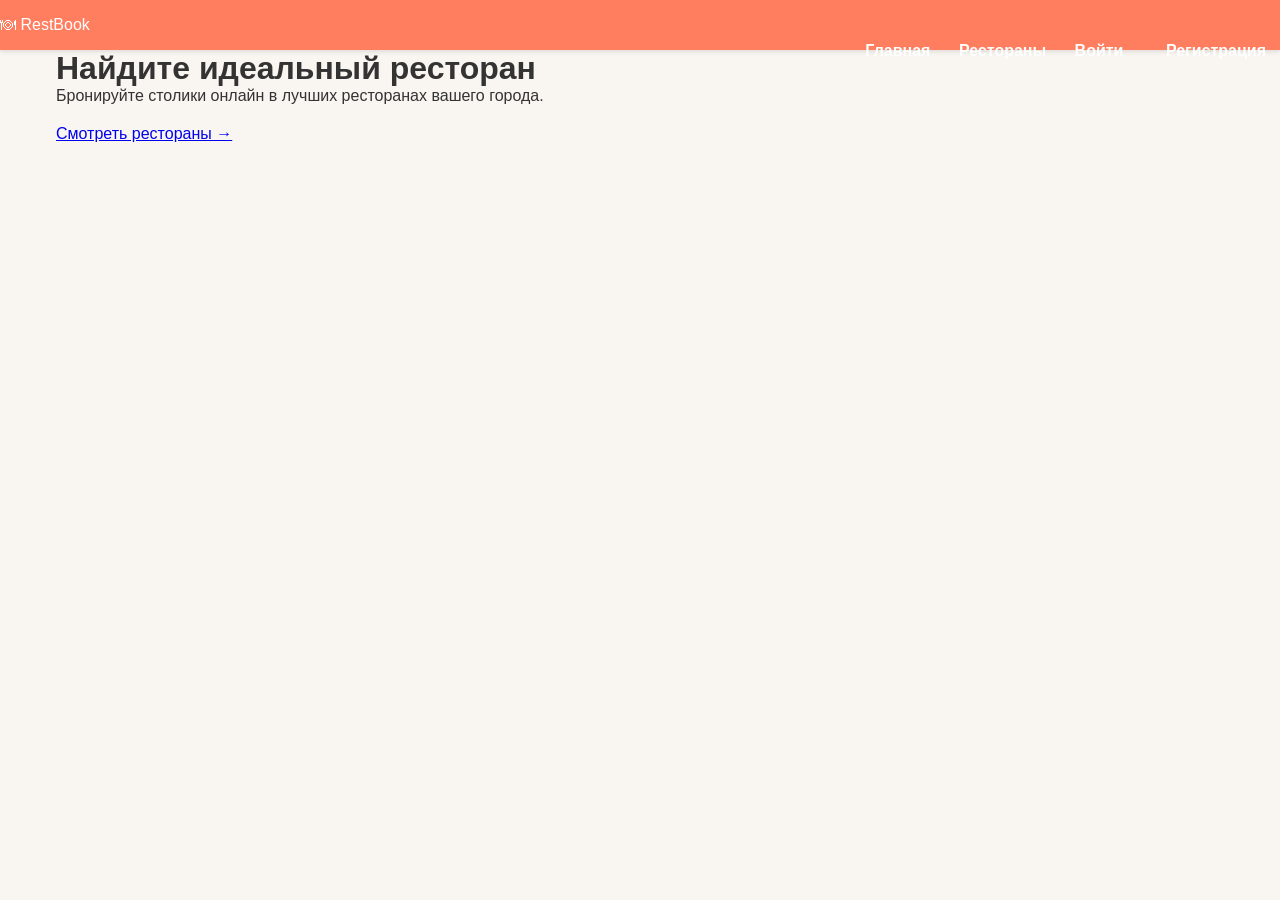
==== frontend/index.html @ 19b61b3e "feat(frontend): add API client, auth helpers and all HTML pages" ====
<!DOCTYPE html>
<html lang="ru">
<head>
  <meta charset="UTF-8">
  <meta name="viewport" content="width=device-width,initial-scale=1">
  <title>Поиск ресторанов и бронирование</title>
  <link rel="stylesheet" href="css/style.css">
</head>
<body>
<header class="header">
  <div class="header-inner">
    <div class="logo">🍽 RestBook</div>
    <nav class="nav">
      <a href="index.html">Главная</a>
      <a href="restaurants.html">Рестораны</a>
      <span id="guest-links">
        <a href="login.html">Войти</a>
        <a href="register.html" class="btn btn-sm">Регистрация</a>
      </span>
      <span id="user-links" class="hidden">
        <a href="profile.html">Личный кабинет</a>
        <a id="manager-link" href="manager.html" class="hidden">Панель менеджера</a>
        <span class="user-info" id="user-name"></span>
        <a href="#" id="logout-btn">Выйти</a>
      </span>
    </nav>
  </div>
</header>

<main class="container">
  <h1>Найдите идеальный ресторан</h1>
  <p class="lead">
    Бронируйте столики онлайн в лучших ресторанах вашего города.
  </p>
  <a href="restaurants.html" class="btn">Смотреть рестораны →</a>
</main>

<script src="js/api.js"></script>
<script src="js/auth.js"></script>
</body>
</html>
---- frontend/css/style.css ----
/* Общие стили */
* {
    box-sizing: border-box;
    margin: 0;
    padding: 0;
}

body {
    font-family: Arial, sans-serif;
    background: #f9f5f0;
    color: #333;
}

.container {
    max-width: 1200px;
    margin: 0 auto;
    padding: 0 1rem;
}

/* Скрытие элементов (вместо инлайн-стилей) */
.hidden {
    display: none !important;
}

/* Шапка сайта */
header {
    background: #ff7e5f;
    color: white;
    padding: 1rem 0;
    box-shadow: 0 2px 4px rgba(0,0,0,0.1);
}

header h1 {
    display: inline-block;
}

nav {
    float: right;
    margin-top: 0.5rem;
}

nav a {
    color: white;
    text-decoration: none;
    margin-left: 1.5rem;
    font-weight: bold;
}

nav a:hover {
    text-decoration: underline;
}

/* Поиск */
#search {
    margin: 2rem 0;
    display: flex;
    gap: 0.5rem;
    flex-wrap: wrap;
}

#searchInput {
    flex: 1;
    padding: 0.8rem;
    border: 1px solid #ddd;
    border-radius: 4px;
    min-width: 200px;
}

#searchBtn {
    padding: 0.8rem 2rem;
    background: #ff7e5f;
    color: white;
    border: none;
    border-radius: 4px;
    cursor: pointer;
}

#searchBtn:hover {
    background: #e6694a;
}

/* Список ресторанов (грид) */
#restaurantList {
    display: grid;
    grid-template-columns: repeat(auto-fill, minmax(250px, 1fr));
    gap: 1.5rem;
    margin-top: 1rem;
}

/* Карточка ресторана */
.restaurant-card {
    background: white;
    border-radius: 8px;
    overflow: hidden;
    box-shadow: 0 2px 8px rgba(0,0,0,0.1);
    transition: transform 0.2s;
}

.restaurant-card:hover {
    transform: translateY(-5px);
}

.restaurant-card img {
    width: 100%;
    height: 150px;
    object-fit: cover;
}

.restaurant-card .info {
    padding: 1rem;
}

.restaurant-card h3 {
    margin-bottom: 0.5rem;
}

.restaurant-card p {
    color: #666;
    font-size: 0.9rem;
}

.restaurant-card .btn {
    display: inline-block;
    margin-top: 0.5rem;
    background: #ff7e5f;
    color: white;
    padding: 0.5rem 1rem;
    border-radius: 4px;
    text-decoration: none;
}

.restaurant-card .btn:hover {
    background: #e6694a;
}

/* Стили для форм */
form {
    display: flex;
    flex-wrap: wrap;
    gap: 0.5rem;
    margin: 1rem 0;
}

form input,
form select {
    padding: 0.5rem;
    border: 1px solid #ddd;
    border-radius: 4px;
    flex: 1;
    min-width: 150px;
}

form button {
    padding: 0.5rem 1.5rem;
    background: #ff7e5f;
    color: white;
    border: none;
    border-radius: 4px;
    cursor: pointer;
}

form button:hover {
    background: #e6694a;
}

/* Стили для таблиц */
table {
    width: 100%;
    border-collapse: collapse;
    margin: 1rem 0;
}

table th,
table td {
    padding: 0.8rem;
    border: 1px solid #ddd;
    text-align: left;
}

table th {
    background: #ff7e5f;
    color: white;
}

table tr:nth-child(even) {
    background: #f9f5f0;
}

table tr:hover {
    background: #f0e8e0;
}

/* Кнопки действий */
.btn-action {
    padding: 0.3rem 0.8rem;
    margin: 0 0.2rem;
    border: none;
    border-radius: 3px;
    cursor: pointer;
    color: white;
    font-size: 0.9rem;
}

.btn-confirm {
    background: #4CAF50;
}

.btn-confirm:hover {
    background: #45a049;
}

.btn-cancel {
    background: #f44336;
}

.btn-cancel:hover {
    background: #da190b;
}

.btn-edit {
    background: #2196F3;
}

.btn-edit:hover {
    background: #1976D2;
}

/* Сетка столиков */
.tables-grid {
    display: grid;
    grid-template-columns: repeat(auto-fill, minmax(100px, 1fr));
    gap: 1rem;
    margin-top: 1rem;
}

.table-btn {
    padding: 0.8rem;
    border: 2px solid #ddd;
    border-radius: 8px;
    background: white;
    cursor: pointer;
    transition: all 0.3s;
    font-size: 0.9rem;
}

.table-btn:hover {
    border-color: #ff7e5f;
    transform: scale(1.05);
}

.table-btn.selected {
    border-color: #ff7e5f;
    background: #fff0eb;
}

.table-btn:disabled {
    opacity: 0.5;
    cursor: not-allowed;
}

.table-btn .seats {
    display: block;
    font-size: 0.8rem;
    color: #666;
}

/* Модальные окна */
.modal {
    display: none;
    position: fixed;
    top: 0;
    left: 0;
    width: 100%;
    height: 100%;
    background: rgba(0,0,0,0.5);
    justify-content: center;
    align-items: center;
    z-index: 1000;
}

.modal.active {
    display: flex;
}

.modal-content {
    background: white;
    padding: 2rem;
    border-radius: 8px;
    max-width: 500px;
    width: 90%;
    max-height: 80vh;
    overflow-y: auto;
    position: relative;
}

.modal-close {
    position: absolute;
    top: 10px;
    right: 15px;
    background: none;
    border: none;
    font-size: 1.5rem;
    cursor: pointer;
    color: #666;
}

.modal-close:hover {
    color: #333;
}

/* Уведомления и сообщения */
.alert {
    padding: 0.8rem;
    margin: 0.5rem 0;
    border-radius: 4px;
}

.alert-success {
    background: #d4edda;
    color: #155724;
    border: 1px solid #c3e6cb;
}

.alert-error {
    background: #f8d7da;
    color: #721c24;
    border: 1px solid #f5c6cb;
}

.alert-info {
    background: #d1ecf1;
    color: #0c5460;
    border: 1px solid #bee5eb;
}

/* Адаптив для мобильных устройств */
@media (max-width: 600px) {
    nav {
        float: none;
        display: flex;
        flex-wrap: wrap;
        gap: 0.5rem;
        margin-top: 0.5rem;
    }
    
    nav a {
        margin-left: 0;
        font-size: 0.9rem;
    }
    
    #search {
        flex-direction: column;
    }
    
    #searchBtn {
        width: 100%;
    }
    
    #restaurantList {
        grid-template-columns: 1fr;
        gap: 1rem;
    }
    
    .modal-content {
        padding: 1rem;
        width: 95%;
    }
    
    table {
        font-size: 0.9rem;
    }
    
    table th,
    table td {
        padding: 0.5rem;
    }
    
    .tables-grid {
        grid-template-columns: repeat(auto-fill, minmax(80px, 1fr));
    }
}

/* Адаптив для планшетов */
@media (min-width: 601px) and (max-width: 1024px) {
    #restaurantList {
        grid-template-columns: repeat(auto-fill, minmax(200px, 1fr));
    }
    
    .container {
        padding: 0 0.5rem;
    }
}

/* Анимации */
@keyframes fadeIn {
    from {
        opacity: 0;
        transform: translateY(20px);
    }
    to {
        opacity: 1;
        transform: translateY(0);
    }
}

.restaurant-card {
    animation: fadeIn 0.5s ease;
}

/* Стили для загрузки */
.loading {
    text-align: center;
    padding: 2rem;
    color: #666;
}

.loading::after {
    content: '...';
    animation: dots 1.5s steps(4, end) infinite;
}

@keyframes dots {
    0% { content: ''; }
    25% { content: '.'; }
    50% { content: '..'; }
    75% { content: '...'; }
}

/* Badge для статусов */
.badge {
    display: inline-block;
    padding: 0.2rem 0.6rem;
    border-radius: 12px;
    font-size: 0.8rem;
    font-weight: bold;
}

.badge-pending {
    background: #ffc107;
    color: #856404;
}

.badge-confirmed {
    background: #28a745;
    color: white;
}

.badge-cancelled {
    background: #dc3545;
    color: white;
}
/* Стили для страницы деталей ресторана */
.booking-filters {
    display: flex;
    flex-wrap: wrap;
    gap: 1rem;
    margin: 1.5rem 0;
    padding: 1.5rem;
    background: white;
    border-radius: 8px;
    box-shadow: 0 2px 8px rgba(0,0,0,0.1);
    align-items: flex-end;
}

.filter-group {
    display: flex;
    flex-direction: column;
    gap: 0.3rem;
    flex: 1;
    min-width: 150px;
}

.filter-group label {
    font-weight: bold;
    font-size: 0.9rem;
    color: #555;
}

.filter-input {
    padding: 0.6rem;
    border: 1px solid #ddd;
    border-radius: 4px;
    font-size: 1rem;
    width: 100%;
}

.filter-input:focus {
    outline: none;
    border-color: #ff7e5f;
    box-shadow: 0 0 0 3px rgba(255, 126, 95, 0.2);
}

.btn-primary {
    padding: 0.6rem 2rem;
    background: #ff7e5f;
    color: white;
    border: none;
    border-radius: 4px;
    cursor: pointer;
    font-size: 1rem;
    font-weight: bold;
    transition: background 0.3s;
    min-width: 150px;
    height: 42px;
    align-self: center;
}

.btn-primary:hover {
    background: #e6694a;
}

.btn-primary:disabled {
    background: #ccc;
    cursor: not-allowed;
}

/* Сетка столиков (уже есть в стилях, но для уверенности) */
.tables-grid {
    display: grid;
    grid-template-columns: repeat(auto-fill, minmax(120px, 1fr));
    gap: 1rem;
    margin-top: 1rem;
    padding: 0.5rem;
}

/* Стили для информации о ресторане */
.restaurant-info {
    background: white;
    padding: 1.5rem;
    border-radius: 8px;
    box-shadow: 0 2px 8px rgba(0,0,0,0.1);
    margin-bottom: 1.5rem;
}

.restaurant-info .address {
    color: #666;
    margin-top: 0.5rem;
}

.restaurant-info .cuisine {
    display: inline-block;
    background: #ff7e5f;
    color: white;
    padding: 0.2rem 0.8rem;
    border-radius: 12px;
    font-size: 0.8rem;
    margin-top: 0.5rem;
}

/* Сообщение о бронировании */
#bookingMessage {
    margin-top: 1rem;
    padding: 1rem;
    border-radius: 4px;
    font-weight: bold;
}

#bookingMessage.success {
    background: #d4edda;
    color: #155724;
    border: 1px solid #c3e6cb;
}

#bookingMessage.error {
    background: #f8d7da;
    color: #721c24;
    border: 1px solid #f5c6cb;
}

#bookingMessage.info {
    background: #d1ecf1;
    color: #0c5460;
    border: 1px solid #bee5eb;
}

/* Адаптив для страницы ресторана */
@media (max-width: 768px) {
    .booking-filters {
        flex-direction: column;
        padding: 1rem;
    }
    
    .filter-group {
        min-width: 100%;
    }
    
    .btn-primary {
        width: 100%;
        min-width: unset;
    }
    
    .tables-grid {
        grid-template-columns: repeat(auto-fill, minmax(90px, 1fr));
        gap: 0.8rem;
    }
}

@media (max-width: 480px) {
    .tables-grid {
        grid-template-columns: repeat(auto-fill, minmax(70px, 1fr));
        gap: 0.5rem;
    }
    
    .filter-input {
        padding: 0.5rem;
        font-size: 0.9rem;
    }
}
/* Стили для панели управления менеджера */

/* Статистика */
.stats-grid {
    display: grid;
    grid-template-columns: repeat(auto-fit, minmax(150px, 1fr));
    gap: 1rem;
    margin: 1.5rem 0;
}

.stat-card {
    background: white;
    padding: 1rem;
    border-radius: 8px;
    text-align: center;
    box-shadow: 0 2px 8px rgba(0,0,0,0.1);
    transition: transform 0.2s;
}

.stat-card:hover {
    transform: translateY(-3px);
}

.stat-number {
    font-size: 2.5rem;
    font-weight: bold;
    color: #ff7e5f;
    margin-bottom: 0.3rem;
}

.stat-label {
    color: #666;
    font-size: 0.9rem;
}

/* Фильтры менеджера */
.manager-filters {
    display: flex;
    flex-wrap: wrap;
    gap: 1rem;
    margin: 1.5rem 0;
    padding: 1rem;
    background: white;
    border-radius: 8px;
    box-shadow: 0 2px 8px rgba(0,0,0,0.1);
    align-items: flex-end;
}

.manager-filters .filter-group {
    flex: 1;
    min-width: 150px;
}

.manager-filters .filter-group label {
    display: block;
    font-weight: bold;
    font-size: 0.9rem;
    color: #555;
    margin-bottom: 0.3rem;
}

.btn-secondary {
    padding: 0.6rem 1.5rem;
    background: #6c757d;
    color: white;
    border: none;
    border-radius: 4px;
    cursor: pointer;
    font-size: 0.95rem;
    transition: background 0.3s;
    height: 42px;
    align-self: center;
}

.btn-secondary:hover {
    background: #5a6268;
}

.btn-success {
    padding: 0.6rem 1.5rem;
    background: #28a745;
    color: white;
    border: none;
    border-radius: 4px;
    cursor: pointer;
    font-size: 0.95rem;
    transition: background 0.3s;
}

.btn-success:hover {
    background: #218838;
}

.btn-danger {
    padding: 0.3rem 0.8rem;
    background: #dc3545;
    color: white;
    border: none;
    border-radius: 4px;
    cursor: pointer;
    font-size: 0.85rem;
    transition: background 0.3s;
}

.btn-danger:hover {
    background: #c82333;
}

/* Таблица менеджера */
.table-responsive {
    overflow-x: auto;
    margin: 1rem 0;
    border-radius: 8px;
    box-shadow: 0 2px 8px rgba(0,0,0,0.1);
}

.manager-table {
    width: 100%;
    border-collapse: collapse;
    background: white;
    min-width: 800px;
}

.manager-table th {
    background: #ff7e5f;
    color: white;
    padding: 0.8rem;
    text-align: left;
    font-weight: bold;
    white-space: nowrap;
}

.manager-table td {
    padding: 0.8rem;
    border-bottom: 1px solid #eee;
    vertical-align: middle;
}

.manager-table tr:hover td {
    background: #f9f5f0;
}

.manager-table .status-badge {
    display: inline-block;
    padding: 0.2rem 0.6rem;
    border-radius: 12px;
    font-size: 0.8rem;
    font-weight: bold;
}

.status-badge.pending {
    background: #ffc107;
    color: #856404;
}

.status-badge.confirmed {
    background: #28a745;
    color: white;
}

.status-badge.cancelled {
    background: #dc3545;
    color: white;
}

/* Разделители */
.section-divider {
    margin: 2rem 0;
    border: none;
    border-top: 2px solid #eee;
}

/* Секции менеджера */
.manager-section {
    background: white;
    padding: 1.5rem;
    border-radius: 8px;
    box-shadow: 0 2px 8px rgba(0,0,0,0.1);
    margin: 1.5rem 0;
}

.manager-section h3 {
    margin-bottom: 1rem;
    color: #333;
}

/* Формы менеджера */
.manager-form {
    display: flex;
    flex-wrap: wrap;
    gap: 1rem;
    align-items: flex-end;
    margin-bottom: 1rem;
}

.manager-form .form-group {
    flex: 1;
    min-width: 150px;
}

.manager-form .form-group label {
    display: block;
    font-weight: bold;
    font-size: 0.9rem;
    color: #555;
    margin-bottom: 0.3rem;
}

.manager-form .form-group input {
    width: 100%;
    padding: 0.6rem;
    border: 1px solid #ddd;
    border-radius: 4px;
    font-size: 1rem;
}

.manager-form .form-group input:focus {
    outline: none;
    border-color: #ff7e5f;
    box-shadow: 0 0 0 3px rgba(255, 126, 95, 0.2);
}

/* Списки залов и столиков */
.items-list {
    margin-top: 1rem;
    display: grid;
    grid-template-columns: repeat(auto-fill, minmax(200px, 1fr));
    gap: 0.5rem;
}

.item-card {
    background: #f9f5f0;
    padding: 0.8rem;
    border-radius: 4px;
    display: flex;
    justify-content: space-between;
    align-items: center;
}

.item-card .item-info {
    flex: 1;
}

.item-card .item-name {
    font-weight: bold;
}

.item-card .item-detail {
    font-size: 0.85rem;
    color: #666;
}

.item-card .item-actions {
    margin-left: 0.5rem;
}

/* Пустое состояние */
.empty-state {
    text-align: center;
    padding: 2rem;
    color: #666;
    grid-column: 1 / -1;
}

/* Адаптив для панели менеджера */
@media (max-width: 768px) {
    .stats-grid {
        grid-template-columns: repeat(2, 1fr);
    }
    
    .manager-filters {
        flex-direction: column;
    }
    
    .manager-filters .filter-group {
        min-width: 100%;
    }
    
    .manager-form {
        flex-direction: column;
    }
    
    .manager-form .form-group {
        min-width: 100%;
    }
    
    .manager-form button {
        width: 100%;
    }
    
    .items-list {
        grid-template-columns: 1fr;
    }
}

@media (max-width: 480px) {
    .stats-grid {
        grid-template-columns: 1fr 1fr;
        gap: 0.5rem;
    }
    
    .stat-card {
        padding: 0.8rem;
    }
    
    .stat-number {
        font-size: 1.8rem;
    }
}
/* Стили для доступности */
.visually-hidden {
    position: absolute;
    width: 1px;
    height: 1px;
    padding: 0;
    margin: -1px;
    overflow: hidden;
    clip: rect(0, 0, 0, 0);
    border: 0;
}

/* Улучшенные стили для полей ввода с фокусом */
.filter-input:focus,
input:focus,
select:focus {
    outline: 2px solid #ff7e5f;
    outline-offset: 2px;
    border-color: #ff7e5f;
}

/* Стили для сообщений с ролью alert */
#profileMessage {
    margin-top: 1rem;
    padding: 1rem;
    border-radius: 4px;
    font-weight: bold;
}

#profileMessage.success {
    background: #d4edda;
    color: #155724;
    border: 1px solid #c3e6cb;
}

#profileMessage.error {
    background: #f8d7da;
    color: #721c24;
    border: 1px solid #f5c6cb;
}

#profileMessage.info {
    background: #d1ecf1;
    color: #0c5460;
    border: 1px solid #bee5eb;
}

/* Улучшенные стили для полей ввода в формах */
.profile-form .form-group input:invalid:not(:placeholder-shown) {
    border-color: #dc3545;
}

.profile-form .form-group input:invalid:not(:placeholder-shown):focus {
    border-color: #dc3545;
    outline-color: #dc3545;
}

.profile-form .form-group input:valid:not(:placeholder-shown) {
    border-color: #28a745;
}

/* Стили для переключателя с улучшенной доступностью */
.switch {
    position: relative;
    display: inline-block;
    width: 50px;
    height: 26px;
    flex-shrink: 0;
}

.switch input {
    opacity: 0;
    width: 0;
    height: 0;
}

.switch input:focus-visible + .slider {
    outline: 2px solid #ff7e5f;
    outline-offset: 2px;
}

.slider {
    position: absolute;
    cursor: pointer;
    top: 0;
    left: 0;
    right: 0;
    bottom: 0;
    background: #ccc;
    transition: .4s;
    border-radius: 26px;
}

.slider:before {
    position: absolute;
    content: "";
    height: 18px;
    width: 18px;
    left: 4px;
    bottom: 4px;
    background: white;
    transition: .4s;
    border-radius: 50%;
}

.switch input:checked + .slider {
    background: #ff7e5f;
}

.switch input:checked + .slider:before {
    transform: translateX(24px);
}

/* Улучшенные стили для кнопок */
.btn-primary:focus-visible,
.btn-secondary:focus-visible,
.btn-success:focus-visible,
.btn-danger:focus-visible {
    outline: 2px solid #ff7e5f;
    outline-offset: 2px;
}

/* Улучшенные стили для select */
select.filter-input {
    appearance: auto;
    padding-right: 2rem;
    background-image: url("data:image/svg+xml,%3Csvg xmlns='http://www.w3.org/2000/svg' width='12' height='12' viewBox='0 0 12 12'%3E%3Cpath fill='%23666' d='M6 8L1 3h10z'/%3E%3C/svg%3E");
    background-repeat: no-repeat;
    background-position: right 0.8rem center;
    background-size: 12px;
}

/* Стили для отображения ошибок валидации */
.validation-error {
    color: #dc3545;
    font-size: 0.85rem;
    margin-top: 0.3rem;
    display: none;
}

.validation-error.visible {
    display: block;
}
.restaurant-grid {
    display: grid;
    grid-template-columns: repeat(auto-fill, minmax(260px, 1fr));
    gap: 20px;
    margin-top: 20px;
}

.restaurant-card {
    background: #fff;
    border-radius: 12px;
    overflow: hidden;
    box-shadow: 0 2px 10px rgba(0,0,0,0.08);
    transition: transform .2s, box-shadow .2s;
    display: flex;
    flex-direction: column;
}
.restaurant-card:hover {
    transform: translateY(-4px);
    box-shadow: 0 8px 20px rgba(0,0,0,0.12);
}
.restaurant-card img {
    width: 100%;
    height: 180px;
    object-fit: cover;
    display: block;
}
.restaurant-card .info {
    padding: 14px 16px 18px;
    display: flex;
    flex-direction: column;
    gap: 6px;
}
.restaurant-card h3 {
    margin: 0;
    font-size: 1.15rem;
    color: #222;
}
.restaurant-card .cuisine {
    color: #ff6b35;
    font-weight: 600;
    font-size: .9rem;
    margin: 0;
}
.restaurant-card .address,
.restaurant-card .desc {
    color: #666;
    font-size: .85rem;
    margin: 0;
}
.restaurant-card .btn {
    margin-top: 10px;
    align-self: flex-start;
    background: #ff6b35;
    color: #fff;
    padding: 8px 16px;
    border-radius: 6px;
    text-decoration: none;
    font-size: .9rem;
    transition: background .2s;
}
.restaurant-card .btn:hover { background: #e85a28; }

.load-more {
    text-align: center;
    margin: 30px 0;
}
/* Уменьшенная кнопка (для "Регистрация") */
.btn-sm {
  padding: 6px 14px;
}

/* Вводный абзац под заголовком h1 */
.lead {
  margin-bottom: 20px;
  color: var(--muted);
}
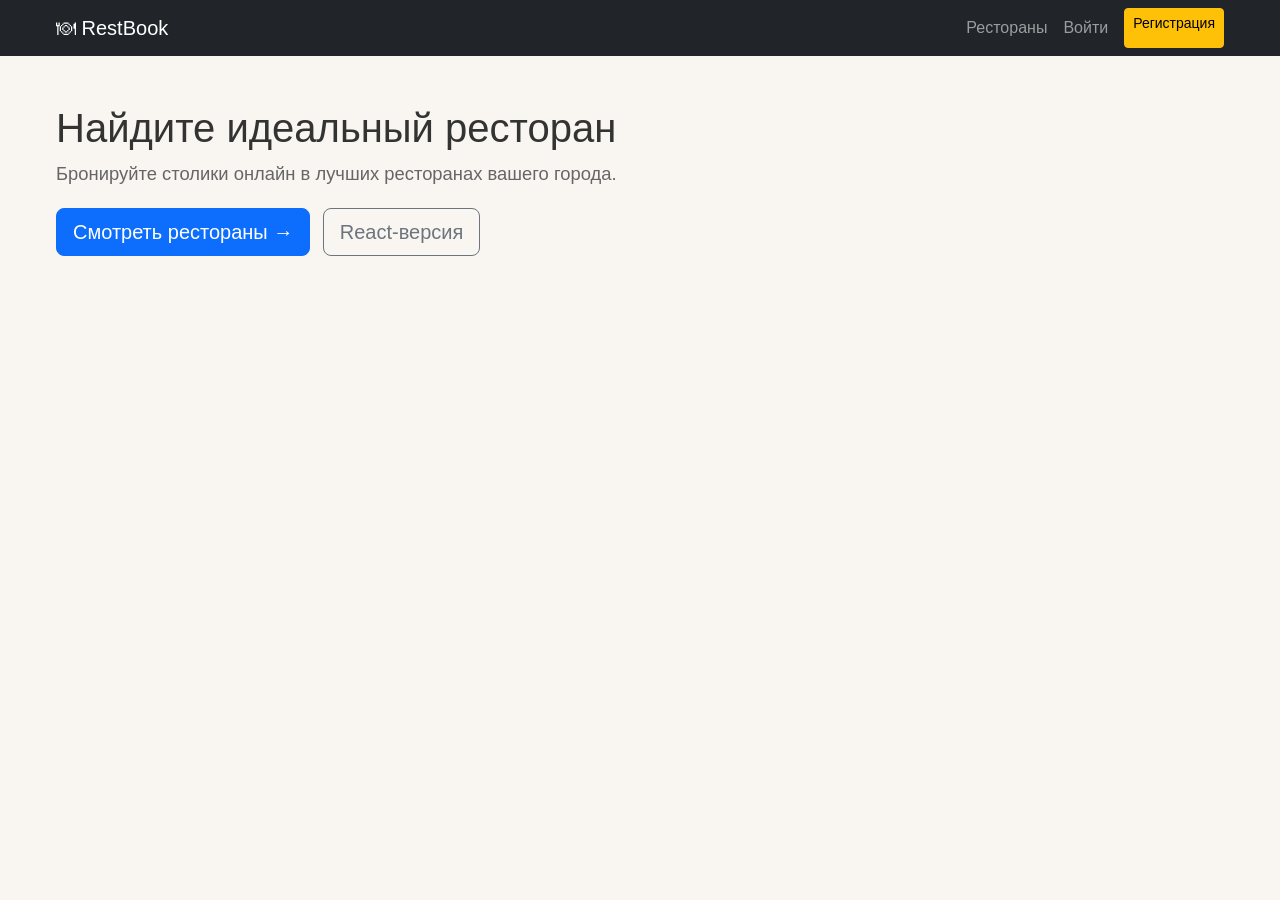
==== commit 21d03f02: "feat(frontend): integrate Bootstrap 5 and React 18, add docs" ====
--- a/frontend/index.html
+++ b/frontend/index.html
@@ -3,38 +3,36 @@
 <head>
   <meta charset="UTF-8">
   <meta name="viewport" content="width=device-width,initial-scale=1">
-  <title>Поиск ресторанов и бронирование</title>
+  <title>RestBook — Главная</title>
+
+  <!-- Bootstrap 5 CSS -->
+  <link href="https://cdn.jsdelivr.net/npm/bootstrap@5.3.3/dist/css/bootstrap.min.css" rel="stylesheet">
+  <!-- Свой CSS (переопределяет Bootstrap) -->
   <link rel="stylesheet" href="css/style.css">
 </head>
 <body>
-<header class="header">
-  <div class="header-inner">
-    <div class="logo">🍽 RestBook</div>
-    <nav class="nav">
-      <a href="index.html">Главная</a>
-      <a href="restaurants.html">Рестораны</a>
-      <span id="guest-links">
-        <a href="login.html">Войти</a>
-        <a href="register.html" class="btn btn-sm">Регистрация</a>
-      </span>
-      <span id="user-links" class="hidden">
-        <a href="profile.html">Личный кабинет</a>
-        <a id="manager-link" href="manager.html" class="hidden">Панель менеджера</a>
-        <span class="user-info" id="user-name"></span>
-        <a href="#" id="logout-btn">Выйти</a>
-      </span>
-    </nav>
+
+<!-- Навигация Bootstrap -->
+<nav class="navbar navbar-expand-lg navbar-dark bg-dark">
+  <div class="container">
+    <a class="navbar-brand" href="index.html">🍽 RestBook</a>
+    <div class="navbar-nav ms-auto">
+      <a class="nav-link" href="restaurants.html">Рестораны</a>
+      <a class="nav-link" href="login.html">Войти</a>
+      <a class="btn btn-warning btn-sm ms-2" href="register.html">Регистрация</a>
+    </div>
   </div>
-</header>
+</nav>
 
-<main class="container">
+<main class="container py-5">
   <h1>Найдите идеальный ресторан</h1>
-  <p class="lead">
-    Бронируйте столики онлайн в лучших ресторанах вашего города.
-  </p>
-  <a href="restaurants.html" class="btn">Смотреть рестораны →</a>
+  <p class="lead">Бронируйте столики онлайн в лучших ресторанах вашего города.</p>
+  <a href="restaurants.html" class="btn btn-primary btn-lg">Смотреть рестораны →</a>
+  <a href="restaurants-react.html" class="btn btn-outline-secondary btn-lg ms-2">React-версия</a>
 </main>
 
+<!-- Bootstrap JS (для модалок, dropdown) -->
+<script src="https://cdn.jsdelivr.net/npm/bootstrap@5.3.3/dist/js/bootstrap.bundle.min.js"></script>
 <script src="js/api.js"></script>
 <script src="js/auth.js"></script>
 </body>
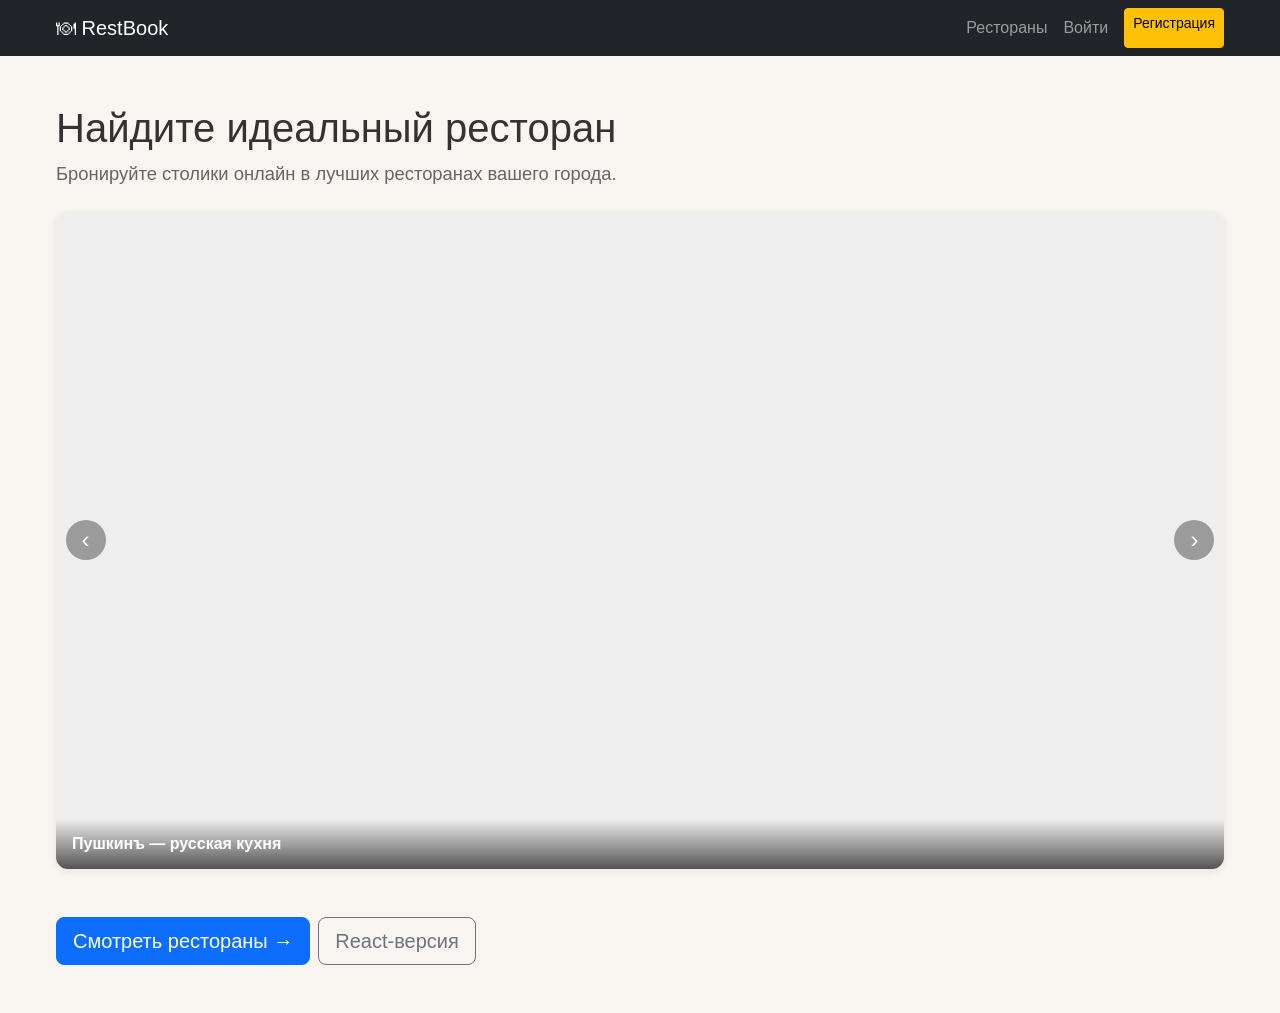
==== commit d5f65cfa: "feat: завершение проекта RestBook (адаптив, слайдер, оптимизация графики и API)" ====
--- a/frontend/index.html
+++ b/frontend/index.html
@@ -12,7 +12,7 @@
 </head>
 <body>
 
-<!-- Навигация Bootstrap -->
+<!-- НАВИГАЦИЯ (ВОЗВРАЩЕНА) -->
 <nav class="navbar navbar-expand-lg navbar-dark bg-dark">
   <div class="container">
     <a class="navbar-brand" href="index.html">🍽 RestBook</a>
@@ -27,13 +27,99 @@
 <main class="container py-5">
   <h1>Найдите идеальный ресторан</h1>
   <p class="lead">Бронируйте столики онлайн в лучших ресторанах вашего города.</p>
-  <a href="restaurants.html" class="btn btn-primary btn-lg">Смотреть рестораны →</a>
-  <a href="restaurants-react.html" class="btn btn-outline-secondary btn-lg ms-2">React-версия</a>
+
+  <!-- ===== СЛАЙДЕР ===== -->
+  <section class="rb-slider mb-5" id="rb-slider" aria-roledescription="carousel">
+    <div class="rb-slider__track" id="rb-slider-track">
+      
+      <!-- Слайд 1 - Пушкинъ -->
+      <div class="rb-slider__slide">
+        <picture>
+          <source type="image/avif" 
+                  srcset="images/avif/pushkin-400.avif 400w, images/avif/pushkin-800.avif 800w" 
+                  sizes="(max-width:768px) 100vw, 1200px">
+          <source type="image/webp" 
+                  srcset="images/webp/pushkin-400.webp 400w, images/webp/pushkin-800.webp 800w" 
+                  sizes="(max-width:768px) 100vw, 1200px">
+          <img src="images/slides/pushkin-800.jpg" 
+               srcset="images/slides/pushkin-400.jpg 400w, images/slides/pushkin-800.jpg 800w" 
+               sizes="(max-width:768px) 100vw, 1200px"
+               width="800" height="450" alt="Ресторан Пушкинъ" loading="eager">
+        </picture>
+        <div class="rb-slider__caption">Пушкинъ — русская кухня</div>
+      </div>
+
+      <!-- Слайд 2 - White Rabbit -->
+      <div class="rb-slider__slide">
+        <picture>
+          <source type="image/avif" 
+                  srcset="images/avif/white-rabbit-400.avif 400w, images/avif/white-rabbit-800.avif 800w" 
+                  sizes="(max-width:768px) 100vw, 1200px">
+          <source type="image/webp" 
+                  srcset="images/webp/white-rabbit-400.webp 400w, images/webp/white-rabbit-800.webp 800w" 
+                  sizes="(max-width:768px) 100vw, 1200px">
+          <img src="images/slides/white-rabbit-800.jpg" 
+               srcset="images/slides/white-rabbit-400.jpg 400w, images/slides/white-rabbit-800.jpg 800w" 
+               sizes="(max-width:768px) 100vw, 1200px"
+               width="800" height="450" alt="Ресторан White Rabbit" loading="lazy">
+        </picture>
+        <div class="rb-slider__caption">White Rabbit — авторская кухня</div>
+      </div>
+
+      <!-- Слайд 3 - Nobu -->
+      <div class="rb-slider__slide">
+        <picture>
+          <source type="image/avif" 
+                  srcset="images/avif/nobu-400.avif 400w, images/avif/nobu-800.avif 800w" 
+                  sizes="(max-width:768px) 100vw, 1200px">
+          <source type="image/webp" 
+                  srcset="images/webp/nobu-400.webp 400w, images/webp/nobu-800.webp 800w" 
+                  sizes="(max-width:768px) 100vw, 1200px">
+          <img src="images/slides/nobu-800.jpg" 
+               srcset="images/slides/nobu-400.jpg 400w, images/slides/nobu-800.jpg 800w" 
+               sizes="(max-width:768px) 100vw, 1200px"
+               width="800" height="450" alt="Ресторан Nobu" loading="lazy">
+        </picture>
+        <div class="rb-slider__caption">Nobu — японская кухня</div>
+      </div>
+
+      <!-- Слайд 4 - Турандот -->
+      <div class="rb-slider__slide">
+        <picture>
+          <source type="image/avif" 
+                  srcset="images/avif/turandot-400.avif 400w, images/avif/turandot-800.avif 800w" 
+                  sizes="(max-width:768px) 100vw, 1200px">
+          <source type="image/webp" 
+                  srcset="images/webp/turandot-400.webp 400w, images/webp/turandot-800.webp 800w" 
+                  sizes="(max-width:768px) 100vw, 1200px">
+          <img src="images/slides/turandot-800.jpg" 
+               srcset="images/slides/turandot-400.jpg 400w, images/slides/turandot-800.jpg 800w" 
+               sizes="(max-width:768px) 100vw, 1200px"
+               width="800" height="450" alt="Ресторан Турандот" loading="lazy">
+        </picture>
+        <div class="rb-slider__caption">Турандот — китайская кухня</div>
+      </div>
+
+    </div>
+    
+    <div class="rb-slider__dots" id="rb-slider-dots"></div>
+    <button class="rb-slider__nav rb-slider__nav--prev" id="rb-prev" aria-label="Назад">‹</button>
+    <button class="rb-slider__nav rb-slider__nav--next" id="rb-next" aria-label="Вперед">›</button>
+  </section>
+  <!-- ===== /СЛАЙДЕР ===== -->
+
+  <!-- Кнопки возвращены под слайдер -->
+  <div class="d-flex gap-2">
+    <a href="restaurants.html" class="btn btn-primary btn-lg">Смотреть рестораны →</a>
+    <a href="restaurants-react.html" class="btn btn-outline-secondary btn-lg">React-версия</a>
+  </div>
 </main>
 
 <!-- Bootstrap JS (для модалок, dropdown) -->
 <script src="https://cdn.jsdelivr.net/npm/bootstrap@5.3.3/dist/js/bootstrap.bundle.min.js"></script>
 <script src="js/api.js"></script>
 <script src="js/auth.js"></script>
+<!-- Подключение скрипта слайдера -->
+<script src="js/slider.js" defer></script>
 </body>
 </html>
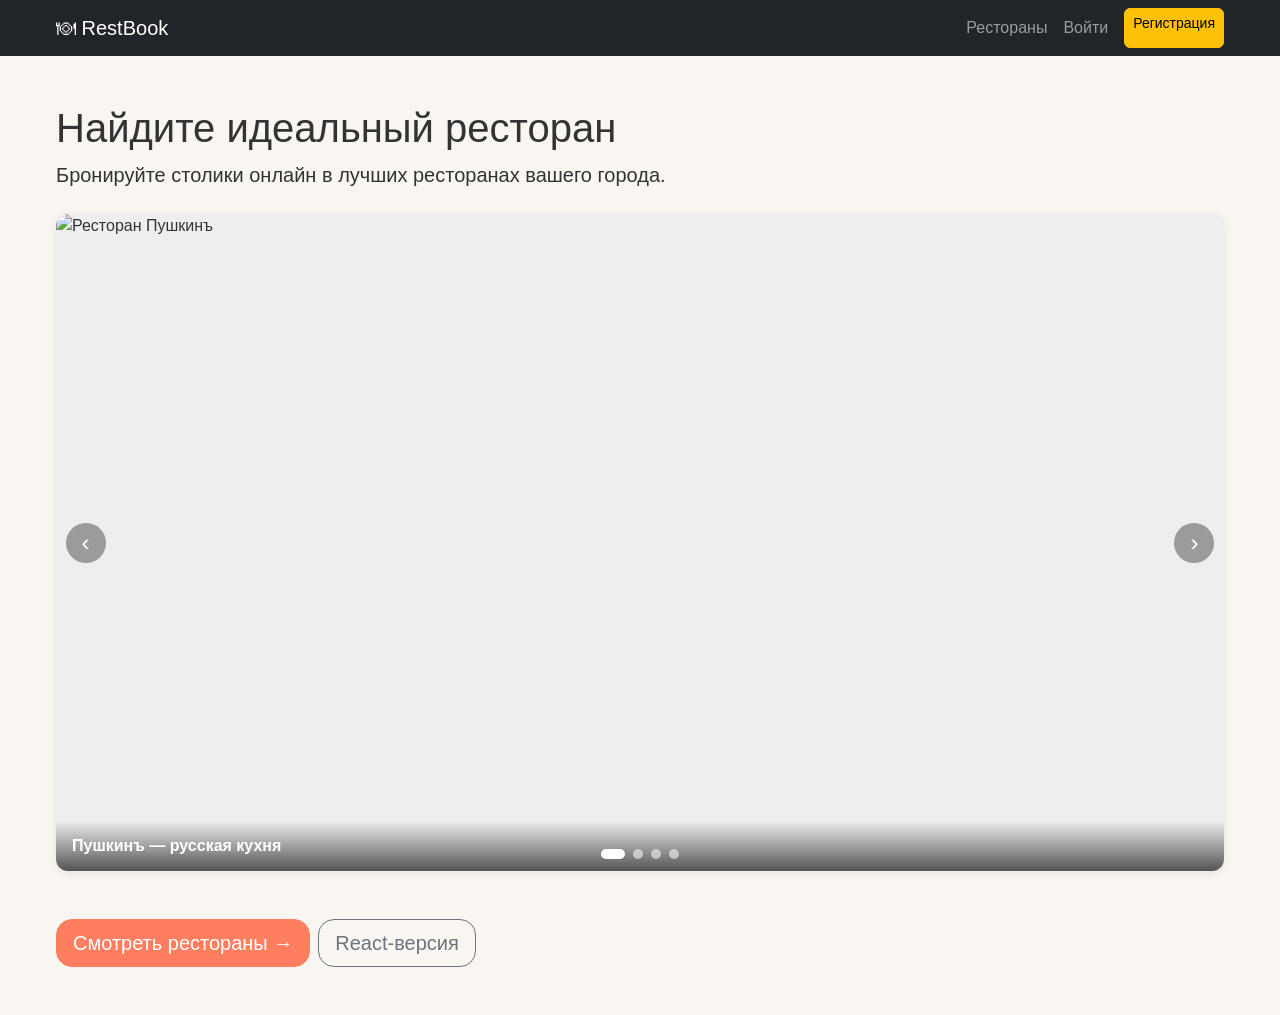
==== commit 6d0f289f: "feat: масштабное обновление UI/UX (анимации, микроанимации, skeleton-загрузка, Bootstrap 5, улучшени" ====
--- a/frontend/index.html
+++ b/frontend/index.html
@@ -9,10 +9,14 @@
   <link href="https://cdn.jsdelivr.net/npm/bootstrap@5.3.3/dist/css/bootstrap.min.css" rel="stylesheet">
   <!-- Свой CSS (переопределяет Bootstrap) -->
   <link rel="stylesheet" href="css/style.css">
+  <!-- Animate.css -->
+  <link rel="stylesheet" href="https://cdn.jsdelivr.net/npm/animate.css@4.1.1/animate.min.css">
+  <!-- AOS -->
+  <link rel="stylesheet" href="https://cdn.jsdelivr.net/npm/aos@2.3.4/dist/aos.css">
 </head>
 <body>
 
-<!-- НАВИГАЦИЯ (ВОЗВРАЩЕНА) -->
+<!-- НАВИГАЦИЯ -->
 <nav class="navbar navbar-expand-lg navbar-dark bg-dark">
   <div class="container">
     <a class="navbar-brand" href="index.html">🍽 RestBook</a>
@@ -32,70 +36,42 @@
   <section class="rb-slider mb-5" id="rb-slider" aria-roledescription="carousel">
     <div class="rb-slider__track" id="rb-slider-track">
       
-      <!-- Слайд 1 - Пушкинъ -->
+      <!-- Слайд 1 -->
       <div class="rb-slider__slide">
         <picture>
-          <source type="image/avif" 
-                  srcset="images/avif/pushkin-400.avif 400w, images/avif/pushkin-800.avif 800w" 
-                  sizes="(max-width:768px) 100vw, 1200px">
-          <source type="image/webp" 
-                  srcset="images/webp/pushkin-400.webp 400w, images/webp/pushkin-800.webp 800w" 
-                  sizes="(max-width:768px) 100vw, 1200px">
-          <img src="images/slides/pushkin-800.jpg" 
-               srcset="images/slides/pushkin-400.jpg 400w, images/slides/pushkin-800.jpg 800w" 
-               sizes="(max-width:768px) 100vw, 1200px"
-               width="800" height="450" alt="Ресторан Пушкинъ" loading="eager">
+          <source type="image/avif" srcset="images/avif/pushkin-400.avif 400w, images/avif/pushkin-800.avif 800w" sizes="(max-width:768px) 100vw, 1200px">
+          <source type="image/webp" srcset="images/webp/pushkin-400.webp 400w, images/webp/pushkin-800.webp 800w" sizes="(max-width:768px) 100vw, 1200px">
+          <img src="images/slides/pushkin-800.jpg" srcset="images/slides/pushkin-400.jpg 400w, images/slides/pushkin-800.jpg 800w" sizes="(max-width:768px) 100vw, 1200px" width="800" height="450" alt="Ресторан Пушкинъ" loading="eager">
         </picture>
         <div class="rb-slider__caption">Пушкинъ — русская кухня</div>
       </div>
 
-      <!-- Слайд 2 - White Rabbit -->
+      <!-- Слайд 2 -->
       <div class="rb-slider__slide">
         <picture>
-          <source type="image/avif" 
-                  srcset="images/avif/white-rabbit-400.avif 400w, images/avif/white-rabbit-800.avif 800w" 
-                  sizes="(max-width:768px) 100vw, 1200px">
-          <source type="image/webp" 
-                  srcset="images/webp/white-rabbit-400.webp 400w, images/webp/white-rabbit-800.webp 800w" 
-                  sizes="(max-width:768px) 100vw, 1200px">
-          <img src="images/slides/white-rabbit-800.jpg" 
-               srcset="images/slides/white-rabbit-400.jpg 400w, images/slides/white-rabbit-800.jpg 800w" 
-               sizes="(max-width:768px) 100vw, 1200px"
-               width="800" height="450" alt="Ресторан White Rabbit" loading="lazy">
+          <source type="image/avif" srcset="images/avif/white-rabbit-400.avif 400w, images/avif/white-rabbit-800.avif 800w" sizes="(max-width:768px) 100vw, 1200px">
+          <source type="image/webp" srcset="images/webp/white-rabbit-400.webp 400w, images/webp/white-rabbit-800.webp 800w" sizes="(max-width:768px) 100vw, 1200px">
+          <img src="images/slides/white-rabbit-800.jpg" srcset="images/slides/white-rabbit-400.jpg 400w, images/slides/white-rabbit-800.jpg 800w" sizes="(max-width:768px) 100vw, 1200px" width="800" height="450" alt="Ресторан White Rabbit" loading="lazy">
         </picture>
         <div class="rb-slider__caption">White Rabbit — авторская кухня</div>
       </div>
 
-      <!-- Слайд 3 - Nobu -->
+      <!-- Слайд 3 -->
       <div class="rb-slider__slide">
         <picture>
-          <source type="image/avif" 
-                  srcset="images/avif/nobu-400.avif 400w, images/avif/nobu-800.avif 800w" 
-                  sizes="(max-width:768px) 100vw, 1200px">
-          <source type="image/webp" 
-                  srcset="images/webp/nobu-400.webp 400w, images/webp/nobu-800.webp 800w" 
-                  sizes="(max-width:768px) 100vw, 1200px">
-          <img src="images/slides/nobu-800.jpg" 
-               srcset="images/slides/nobu-400.jpg 400w, images/slides/nobu-800.jpg 800w" 
-               sizes="(max-width:768px) 100vw, 1200px"
-               width="800" height="450" alt="Ресторан Nobu" loading="lazy">
+          <source type="image/avif" srcset="images/avif/nobu-400.avif 400w, images/avif/nobu-800.avif 800w" sizes="(max-width:768px) 100vw, 1200px">
+          <source type="image/webp" srcset="images/webp/nobu-400.webp 400w, images/webp/nobu-800.webp 800w" sizes="(max-width:768px) 100vw, 1200px">
+          <img src="images/slides/nobu-800.jpg" srcset="images/slides/nobu-400.jpg 400w, images/slides/nobu-800.jpg 800w" sizes="(max-width:768px) 100vw, 1200px" width="800" height="450" alt="Ресторан Nobu" loading="lazy">
         </picture>
         <div class="rb-slider__caption">Nobu — японская кухня</div>
       </div>
 
-      <!-- Слайд 4 - Турандот -->
+      <!-- Слайд 4 -->
       <div class="rb-slider__slide">
         <picture>
-          <source type="image/avif" 
-                  srcset="images/avif/turandot-400.avif 400w, images/avif/turandot-800.avif 800w" 
-                  sizes="(max-width:768px) 100vw, 1200px">
-          <source type="image/webp" 
-                  srcset="images/webp/turandot-400.webp 400w, images/webp/turandot-800.webp 800w" 
-                  sizes="(max-width:768px) 100vw, 1200px">
-          <img src="images/slides/turandot-800.jpg" 
-               srcset="images/slides/turandot-400.jpg 400w, images/slides/turandot-800.jpg 800w" 
-               sizes="(max-width:768px) 100vw, 1200px"
-               width="800" height="450" alt="Ресторан Турандот" loading="lazy">
+          <source type="image/avif" srcset="images/avif/turandot-400.avif 400w, images/avif/turandot-800.avif 800w" sizes="(max-width:768px) 100vw, 1200px">
+          <source type="image/webp" srcset="images/webp/turandot-400.webp 400w, images/webp/turandot-800.webp 800w" sizes="(max-width:768px) 100vw, 1200px">
+          <img src="images/slides/turandot-800.jpg" srcset="images/slides/turandot-400.jpg 400w, images/slides/turandot-800.jpg 800w" sizes="(max-width:768px) 100vw, 1200px" width="800" height="450" alt="Ресторан Турандот" loading="lazy">
         </picture>
         <div class="rb-slider__caption">Турандот — китайская кухня</div>
       </div>
@@ -108,7 +84,7 @@
   </section>
   <!-- ===== /СЛАЙДЕР ===== -->
 
-  <!-- Кнопки возвращены под слайдер -->
+  <!-- Кнопки под слайдером -->
   <div class="d-flex gap-2">
     <a href="restaurants.html" class="btn btn-primary btn-lg">Смотреть рестораны →</a>
     <a href="restaurants-react.html" class="btn btn-outline-secondary btn-lg">React-версия</a>
@@ -121,5 +97,9 @@
 <script src="js/auth.js"></script>
 <!-- Подключение скрипта слайдера -->
 <script src="js/slider.js" defer></script>
+<script src="https://cdn.jsdelivr.net/npm/aos@2.3.4/dist/aos.js"></script>
+<script>
+  AOS.init({ duration: 600, once: true, offset: 80 });
+</script>
 </body>
 </html>
